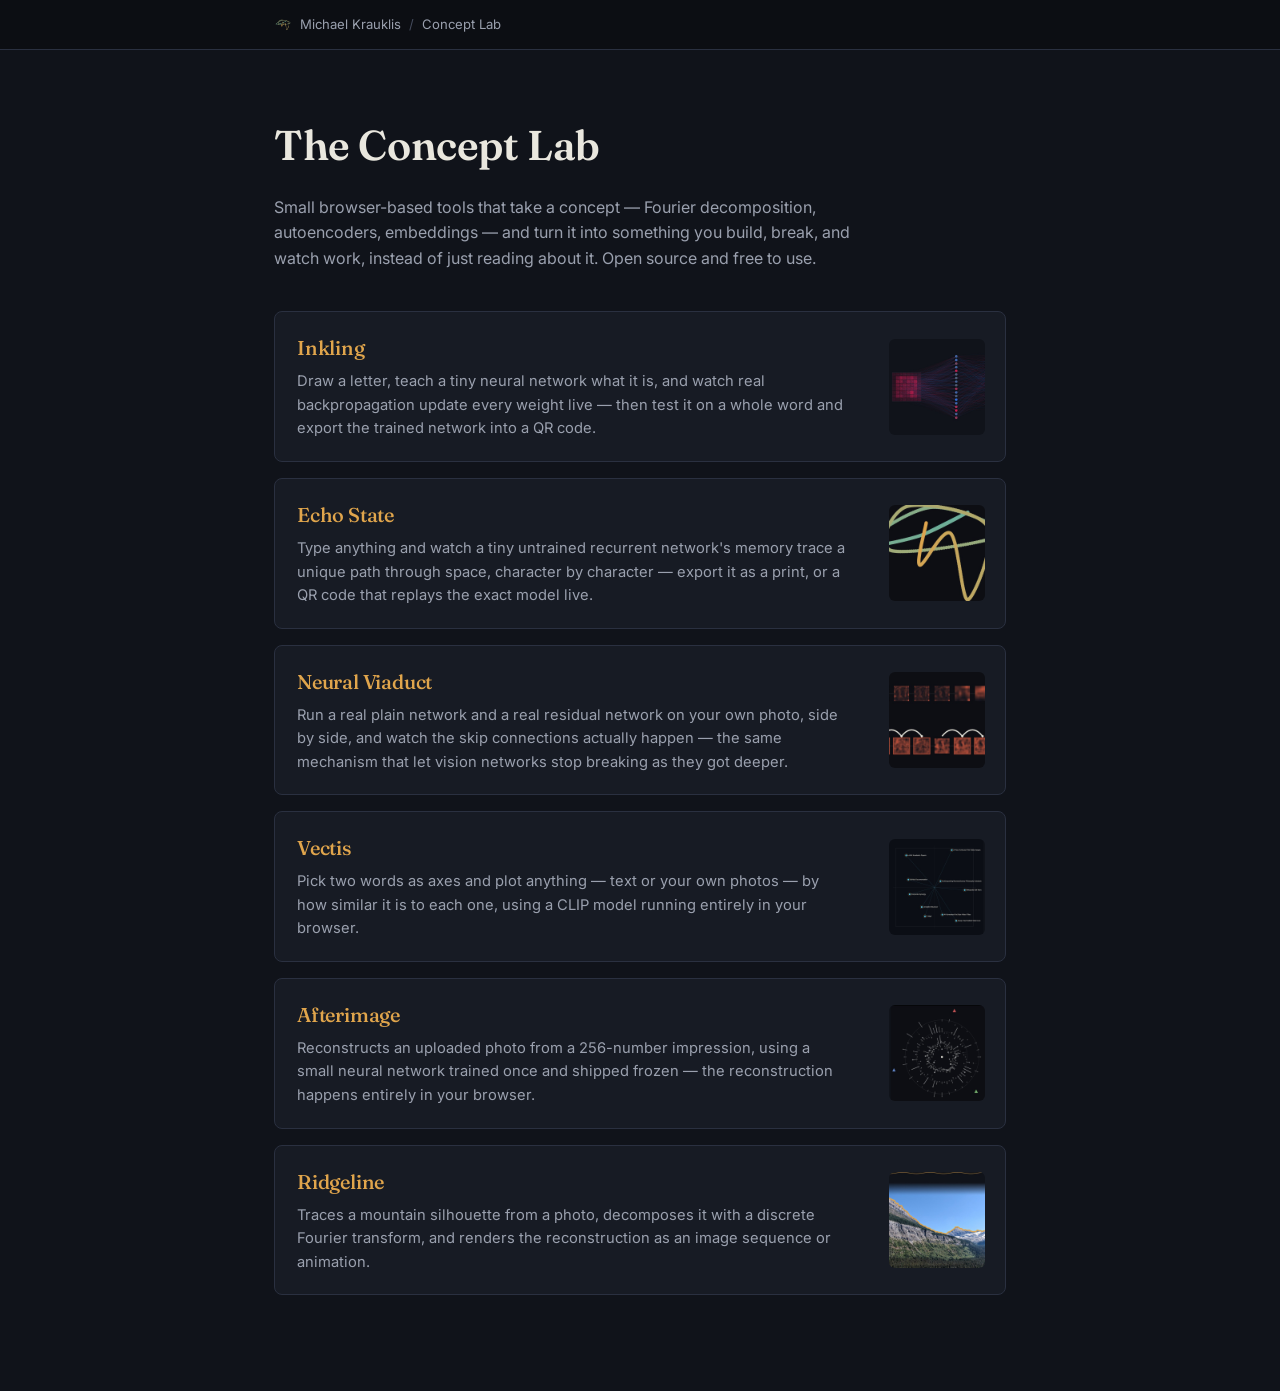
==== lab/index.html @ 0693c9d7 "Link Thryve Labs/RIT on homepage, trim top whitespace, expand deep-dives by default Homepage bio now" ====
<!DOCTYPE html>
<html lang="en">
<head>
<meta charset="UTF-8">
<meta name="viewport" content="width=device-width, initial-scale=1.0">
<meta name="google-adsense-account" content="ca-pub-5936916546458743">
<title>The Concept Lab — Michael Krauklis</title>
<meta name="description" content="Small, free browser-based tools that turn concepts — Fourier decomposition, autoencoders, embeddings, residual networks, recurrent networks, backpropagation — into something you build, break, and watch work.">
<link rel="canonical" href="https://michaelkrauklis.me/lab/">
<meta property="og:type" content="website">
<meta property="og:site_name" content="Michael Krauklis">
<meta property="og:title" content="The Concept Lab — Michael Krauklis">
<meta property="og:description" content="Small, free browser-based tools that turn concepts — Fourier decomposition, autoencoders, embeddings, residual networks, recurrent networks, backpropagation — into something you build, break, and watch work.">
<meta property="og:url" content="https://michaelkrauklis.me/lab/">
<meta name="twitter:card" content="summary">
<meta name="twitter:title" content="The Concept Lab — Michael Krauklis">
<meta name="twitter:description" content="Small, free browser-based tools that turn concepts — Fourier decomposition, autoencoders, embeddings, residual networks, recurrent networks, backpropagation — into something you build, break, and watch work.">
<link rel="icon" type="image/png" href="/echo-state-trace-mkconceptlab.png">
<link rel="stylesheet" href="/theme.css">
<style>
  .wrap{ max-width: 780px; margin: 0 auto; padding: 48px 24px 96px; }
  h1{ font-size: clamp(1.8rem,4.5vw,2.6rem); margin:0 0 8px; }
  p.lede{ max-width: 60ch; }
  .tool-list{ margin-top: 40px; display:flex; flex-direction:column; gap:16px; }
  .tool{
    border:1px solid var(--line); border-radius:8px; overflow:hidden;
    background:#171b24;
    display:flex; align-items:center;
  }
  /* order (not HTML reshuffling) puts the thumbnail after the body visually -- the <a> is already
     tabindex="-1" aria-hidden="true" since it's decorative, so its DOM position never mattered for
     a11y. This is a fixed-size icon, not a strip scaled to match the card's own (variable) text
     height -- that earlier version read as an oddly-cropped, differently-sized image bolted onto
     each card rather than a deliberate icon, and needed a whole measure-and-apply script to work
     around flexbox not being able to derive a stretched item's width from its aspect ratio in one
     pass. A fixed square sidesteps that class of problem entirely: every card's icon is the same
     size, centered vertically in the row by .tool's own align-items:center, and each source image
     is already cropped tight to its real content (no padding baked in) so object-fit:cover here
     never letterboxes. */
  .tool-thumb-link{ display:block; flex:0 0 auto; order:2; margin: 0 20px; }
  .tool-thumb{
    display:block; width:96px; height:96px; object-fit:cover; border-radius:6px;
    background:var(--bg-panel-2);
  }
  .tool-body{ padding:20px 22px; flex:1 1 auto; min-width:0; order:1; }
  .tool h2{ font-family:'Fraunces', serif; font-weight:500; font-size:1.25rem; margin:0 0 6px; }
  .tool p{ color:var(--ink-dim); font-size:0.92rem; margin:0; }
</style>
</head>
<body>
<script src="/nav.js"></script>
  <div class="wrap">
    <h1 style="margin-top:14px;">The Concept Lab</h1>
    <p class="lede">Small browser-based tools that take a concept — Fourier decomposition, autoencoders, embeddings — and turn it into something you build, break, and watch work, instead of just reading about it. Open source and free to use.</p>
    <div class="tool-list">
      <div class="tool">
        <a class="tool-thumb-link" href="/lab/inkling/" tabindex="-1" aria-hidden="true">
          <img class="tool-thumb" src="/lab/inkling/thumbnail.jpg" alt="" loading="lazy" onerror="this.closest('.tool-thumb-link').remove()">
        </a>
        <div class="tool-body">
          <h2><a href="/lab/inkling/">Inkling</a></h2>
          <p>Draw a letter, teach a tiny neural network what it is, and watch real backpropagation update every weight live — then test it on a whole word and export the trained network into a QR code.</p>
        </div>
      </div>
      <div class="tool">
        <a class="tool-thumb-link" href="/lab/echostate/" tabindex="-1" aria-hidden="true">
          <img class="tool-thumb" src="/lab/echostate/thumbnail.jpg" alt="" loading="lazy" onerror="this.closest('.tool-thumb-link').remove()">
        </a>
        <div class="tool-body">
          <h2><a href="/lab/echostate/">Echo State</a></h2>
          <p>Type anything and watch a tiny untrained recurrent network's memory trace a unique path through space, character by character — export it as a print, or a QR code that replays the exact model live.</p>
        </div>
      </div>
      <div class="tool">
        <a class="tool-thumb-link" href="/lab/viaduct/" tabindex="-1" aria-hidden="true">
          <img class="tool-thumb" src="/lab/viaduct/thumbnail.jpg" alt="" loading="lazy" onerror="this.closest('.tool-thumb-link').remove()">
        </a>
        <div class="tool-body">
          <h2><a href="/lab/viaduct/">Neural Viaduct</a></h2>
          <p>Run a real plain network and a real residual network on your own photo, side by side, and watch the skip connections actually happen — the same mechanism that let vision networks stop breaking as they got deeper.</p>
        </div>
      </div>
      <div class="tool">
        <a class="tool-thumb-link" href="/lab/vectis/" tabindex="-1" aria-hidden="true">
          <img class="tool-thumb" src="/lab/vectis/thumbnail.jpg" alt="" loading="lazy" onerror="this.closest('.tool-thumb-link').remove()">
        </a>
        <div class="tool-body">
          <h2><a href="/lab/vectis/">Vectis</a></h2>
          <p>Pick two words as axes and plot anything — text or your own photos — by how similar it is to each one, using a CLIP model running entirely in your browser.</p>
        </div>
      </div>
      <div class="tool">
        <a class="tool-thumb-link" href="/lab/afterimage/" tabindex="-1" aria-hidden="true">
          <img class="tool-thumb" src="/lab/afterimage/thumbnail.jpg" alt="" loading="lazy" onerror="this.closest('.tool-thumb-link').remove()">
        </a>
        <div class="tool-body">
          <h2><a href="/lab/afterimage/">Afterimage</a></h2>
          <p>Reconstructs an uploaded photo from a 256-number impression, using a small neural network trained once and shipped frozen — the reconstruction happens entirely in your browser.</p>
        </div>
      </div>
      <div class="tool">
        <a class="tool-thumb-link" href="/lab/ridgeline/" tabindex="-1" aria-hidden="true">
          <img class="tool-thumb" src="/lab/ridgeline/thumbnail.jpg" alt="" loading="lazy" onerror="this.closest('.tool-thumb-link').remove()">
        </a>
        <div class="tool-body">
          <h2><a href="/lab/ridgeline/">Ridgeline</a></h2>
          <p>Traces a mountain silhouette from a photo, decomposes it with a discrete Fourier transform, and renders the reconstruction as an image sequence or animation.</p>
        </div>
      </div>
    </div>
  </div>
</body>
</html>
---- theme.css ----
/*
 * Shared site theme, linked from every page via <link rel="stylesheet" href="/theme.css">
 * -- the same "single static file, included the same way everywhere" pattern as /nav.js.
 *
 * This holds the palette, base typography, and the component styles the tool pages
 * (Ridgeline, Afterimage, and future lab tools) share almost verbatim -- header.hero,
 * .panel, .dropzone, buttons, disclosure/advanced, etc. Each page still keeps its own
 * <style> block for page-specific layout (hero canvases, crop tools, result grids) and
 * for the couple of things intentionally different per page: .wrap's max-width (780px
 * for content pages, 1080px for tool pages, since their content genuinely differs) and
 * --accent (which palette color that page treats as its primary accent).
 *
 * A page picks its accent by overriding --accent/--accent-dim in its own <style> block,
 * AFTER this file is linked -- e.g. Afterimage sets `:root{ --accent: var(--violet);
 * --accent-dim: var(--violet-dim); }`. Ridgeline doesn't need to override anything since
 * amber is the default.
 */

@import url('https://fonts.googleapis.com/css2?family=Fraunces:opsz,wght@9..144,400;9..144,500;9..144,600&family=Inter:wght@400;500;600&display=swap');

:root{
  --bg: #10131a;
  --bg-panel: #171b24;
  --bg-panel-2: #1d2230;
  --line: #2a3040;
  --ink: #e9e7de;
  --ink-dim: #9aa0ae;
  --amber: #e0a54c;
  --amber-dim: #7a5f34;
  --teal: #5eb0a4;
  --violet: #9b8cd9;
  --violet-dim: #4a4560;
  --danger: #d97a6c;

  /* the page-level "brand color" for this particular tool -- override per page */
  --accent: var(--amber);
  --accent-dim: var(--amber-dim);
}

*{ box-sizing: border-box; }
html, body{ margin: 0; padding: 0; }
body{
  background: var(--bg);
  color: var(--ink);
  font-family: 'Inter', -apple-system, BlinkMacSystemFont, sans-serif;
  line-height: 1.6;
}
h1, h2, h3{
  font-family: 'Fraunces', Georgia, serif;
  font-weight: 500;
  letter-spacing: -0.01em;
  margin: 0 0 0.4em 0;
}
h1{ font-size: clamp(2rem, 5vw, 3.4rem); font-weight: 600; }
h2{ font-size: 1.5rem; }
/* Deliberately no max-width here. An earlier version capped every <p> at 62ch for
   readability, which looked fine in isolation but produced a visibly lopsided page
   wherever a lead paragraph sat directly above a full-width panel, grid, or QR row --
   the text would stop 2/3 of the way across while everything below it ran edge to edge.
   Letting paragraphs fill their container keeps every page visually consistent; a
   handful of short, deliberately narrow intro lines (p.lede) opt into their own cap
   locally instead of relying on a blanket rule everything else has to fight around. */
p{ color: var(--ink-dim); }
a{ color: var(--accent); text-decoration: none; }
a:hover{ text-decoration: underline; }

/* ---------- Shared by the tool pages (Ridgeline, Afterimage, future lab tools) ---------- */

header.hero{ padding: 32px 0 40px; border-bottom: 1px solid var(--line); }
.hero-grid{ display: grid; grid-template-columns: 1.1fr 0.9fr; gap: 40px; align-items: center; }
@media (max-width: 800px){ .hero-grid{ grid-template-columns: 1fr; } }
.hero-line{ color: var(--accent); font-size: 0.95rem; margin-bottom: 14px; display: block; }
#heroCanvas{
  width: 100%; height: 220px; display: block;
  background: linear-gradient(180deg, #161a24 0%, #10131a 100%);
  border: 1px solid var(--line); border-radius: 6px;
}

main{ padding: 48px 0 96px; }
section{ margin-bottom: 56px; }
.step-tag{
  color: var(--teal); font-size: 0.85rem; font-family: 'Inter', sans-serif;
  font-weight: 600; margin-bottom: 6px; display: block;
}

.panel{ background: var(--bg-panel); border: 1px solid var(--line); border-radius: 8px; padding: 28px; }

.dropzone{
  /* block, not the <label> default of inline -- an inline box's border/background doesn't
     grow to enclose a second wrapped line of text, it just lets that line spill out past the
     box and collide with whatever sits below (only surfaced once a dropzone's label text got
     long enough to wrap, in Vectis -- Ridgeline/Afterimage's shorter labels never wrapped). */
  display: block;
  border: 1.5px dashed var(--line); border-radius: 8px; padding: 48px 24px;
  text-align: center; cursor: pointer; transition: border-color .15s ease, background .15s ease;
}
.dropzone:hover, .dropzone.drag{
  border-color: var(--accent);
  background: color-mix(in srgb, var(--accent) 6%, transparent);
}
.dropzone input{ display: none; }
.dropzone .cta{ color: var(--accent); font-weight: 600; }

.row{ display: flex; gap: 24px; flex-wrap: wrap; }
.col{ flex: 1; min-width: 260px; }

canvas.stage{
  width: 100%; max-width: 100%; display: block; background: #0c0e13;
  border: 1px solid var(--line); border-radius: 6px; cursor: grab;
}
canvas.stage:active{ cursor: grabbing; }

label.field{ display: block; font-size: 0.85rem; color: var(--ink-dim); margin: 18px 0 6px; }
input[type=range]{ width: 100%; accent-color: var(--accent); }
.field-value{ color: var(--ink); font-weight: 600; }

/* Generic text-entry chrome -- added for Vectis, the first lab tool whose primary input is
   typed text/phrases rather than a photo or a slider. Kept here rather than duplicated in a
   page-local <style> block so the next text-input tool gets it for free. */
input[type=text], input[type=search], select{
  display: block; width: 100%;
  background: var(--bg-panel-2); border: 1px solid var(--line); color: var(--ink);
  padding: 10px 12px; border-radius: 6px; font-family: 'Inter', sans-serif; font-size: 0.9rem;
}
input[type=text]:focus, input[type=search]:focus, select:focus{ outline: none; border-color: var(--accent); }
input[type=text]:disabled, select:disabled{ opacity: 0.5; cursor: not-allowed; }

button.primary{
  background: var(--accent); color: #10131a; border: none; padding: 12px 22px;
  border-radius: 6px; font-weight: 600; font-size: 0.95rem; cursor: pointer; font-family: 'Inter', sans-serif;
}
button.primary:disabled{ background: var(--accent-dim); color: #6b6b6b; cursor: not-allowed; }
button.secondary{
  background: transparent; border: 1px solid var(--line); color: var(--ink);
  padding: 12px 22px; border-radius: 6px; font-weight: 500; cursor: pointer; font-family: 'Inter', sans-serif;
}

.actions{ display: flex; gap: 12px; margin-top: 20px; flex-wrap: wrap; align-items: center; }
.status{ color: var(--ink-dim); font-size: 0.85rem; }

.divider{ border: none; border-top: 1px solid var(--line); margin: 40px 0; }

footer{ border-top: 1px solid var(--line); padding: 28px 0; color: var(--ink-dim); font-size: 0.82rem; }

details.disclosure{ margin-top: 18px; }
details.disclosure > summary{
  cursor: pointer; color: var(--ink-dim); font-size: 0.85rem; font-weight: 600;
  list-style: none; display: inline-flex; align-items: center; gap: 7px; user-select: none;
}
details.disclosure > summary::-webkit-details-marker{ display: none; }
details.disclosure > summary::before{
  content: '▸'; color: var(--accent); display: inline-block; transition: transform .15s ease;
}
details.disclosure[open] > summary::before{ transform: rotate(90deg); }
details.disclosure > summary:hover{ color: var(--ink); }
details.disclosure .disclosure-body{ margin-top: 16px; }
details.advanced{ border-top: 1px solid var(--line); padding-top: 24px; }
details.advanced > summary{ font-size: 0.95rem; }
details.advanced > summary .adv-sub{ color: var(--ink-dim); font-weight: 400; font-size: 0.82rem; }
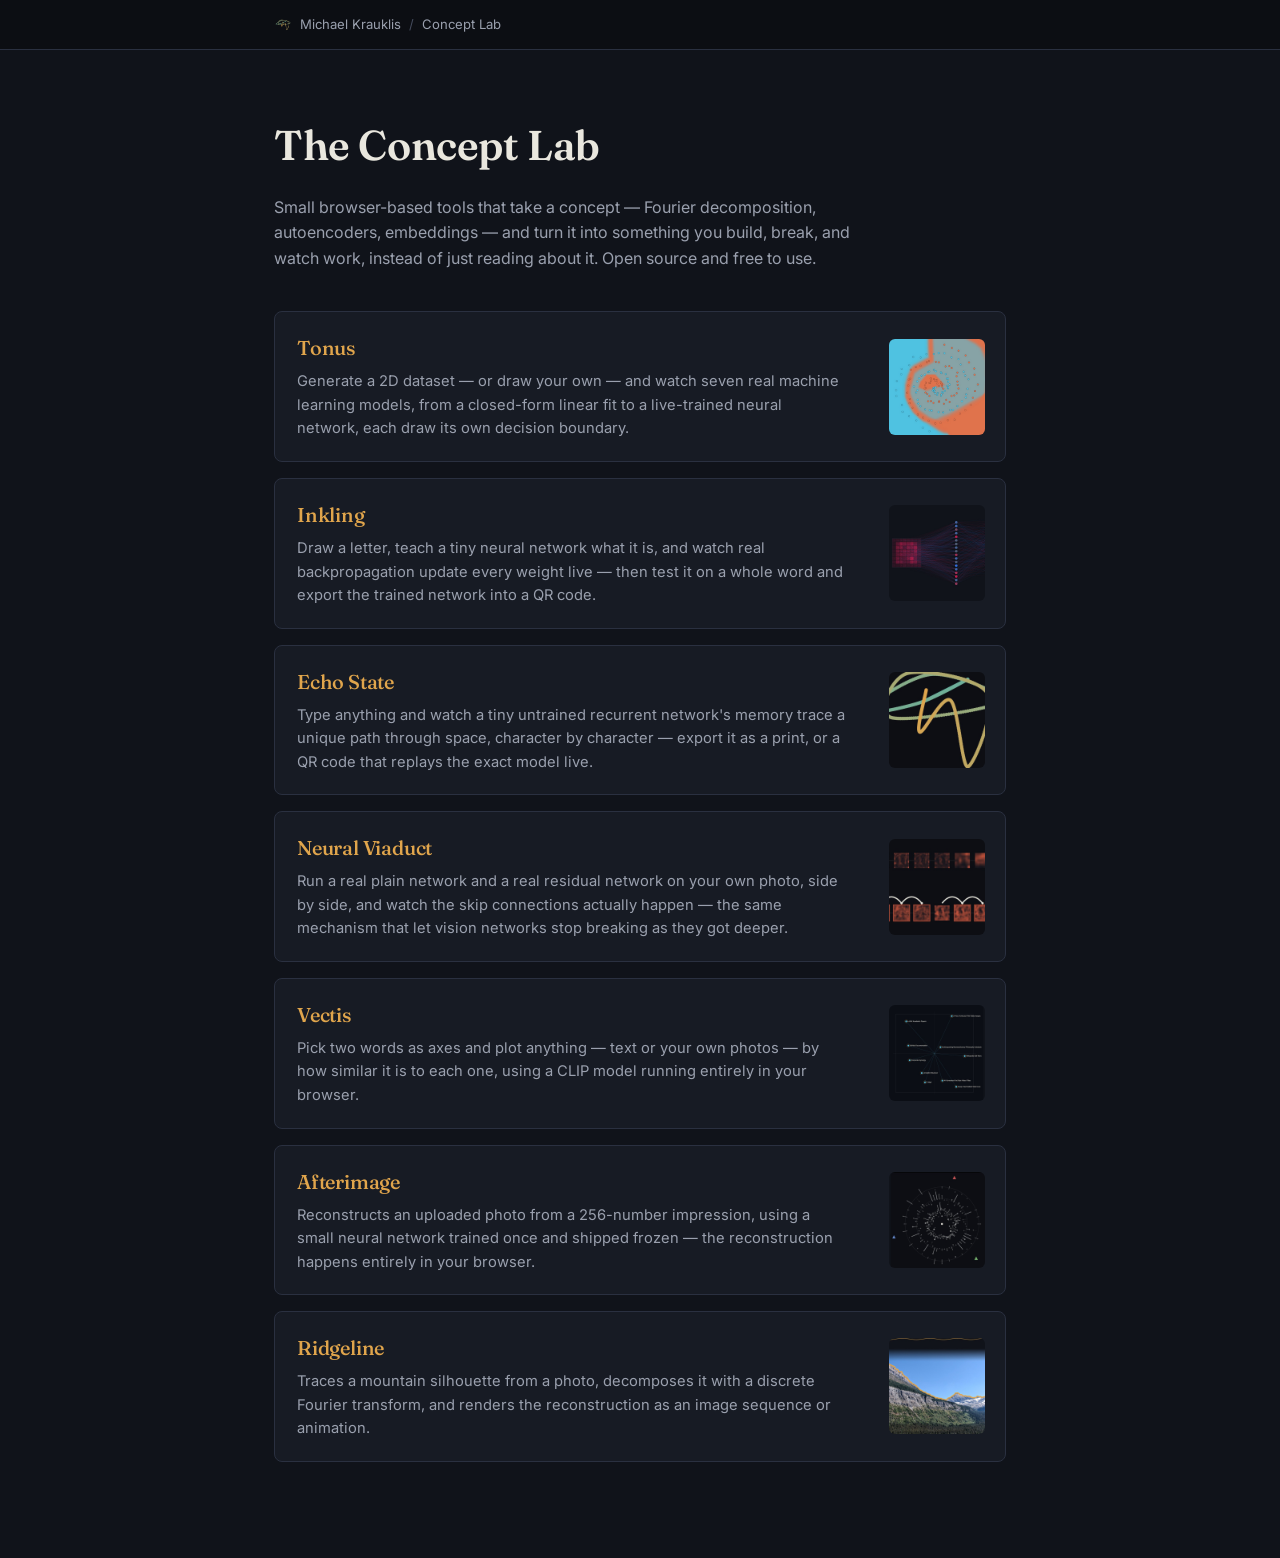
==== commit 292a12ed: "Add Tonus: a 2D binary classification playground comparing seven ML models Generate a dataset (six b" ====
--- a/lab/index.html
+++ b/lab/index.html
@@ -53,6 +53,15 @@
     <h1 style="margin-top:14px;">The Concept Lab</h1>
     <p class="lede">Small browser-based tools that take a concept — Fourier decomposition, autoencoders, embeddings — and turn it into something you build, break, and watch work, instead of just reading about it. Open source and free to use.</p>
     <div class="tool-list">
+      <div class="tool">
+        <a class="tool-thumb-link" href="/lab/tonus/" tabindex="-1" aria-hidden="true">
+          <img class="tool-thumb" src="/lab/tonus/thumbnail.jpg" alt="" loading="lazy" onerror="this.closest('.tool-thumb-link').remove()">
+        </a>
+        <div class="tool-body">
+          <h2><a href="/lab/tonus/">Tonus</a></h2>
+          <p>Generate a 2D dataset — or draw your own — and watch seven real machine learning models, from a closed-form linear fit to a live-trained neural network, each draw its own decision boundary.</p>
+        </div>
+      </div>
       <div class="tool">
         <a class="tool-thumb-link" href="/lab/inkling/" tabindex="-1" aria-hidden="true">
           <img class="tool-thumb" src="/lab/inkling/thumbnail.jpg" alt="" loading="lazy" onerror="this.closest('.tool-thumb-link').remove()">
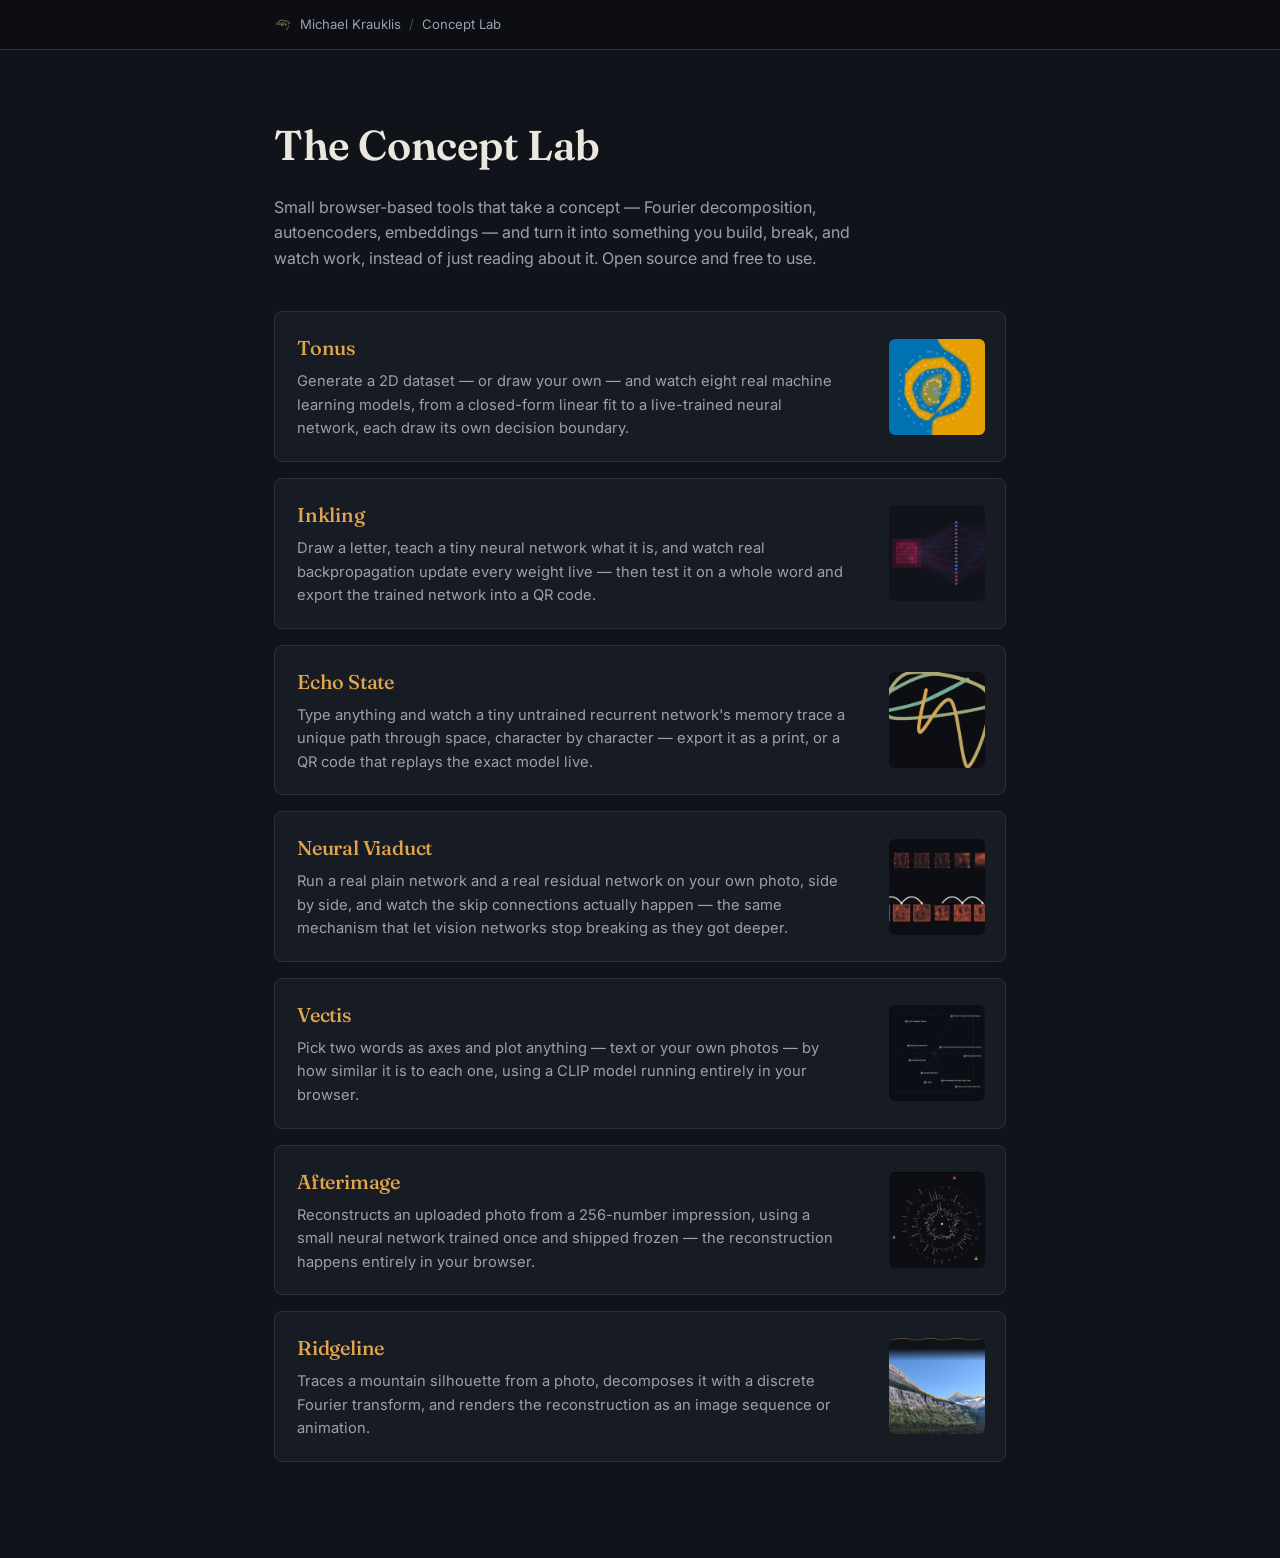
==== commit d6dd2f7a: "Add a real SVM (RBF kernel) to Tonus and fix invisible spinners New model trains in the dual via ker" ====
--- a/lab/index.html
+++ b/lab/index.html
@@ -59,7 +59,7 @@
         </a>
         <div class="tool-body">
           <h2><a href="/lab/tonus/">Tonus</a></h2>
-          <p>Generate a 2D dataset — or draw your own — and watch seven real machine learning models, from a closed-form linear fit to a live-trained neural network, each draw its own decision boundary.</p>
+          <p>Generate a 2D dataset — or draw your own — and watch eight real machine learning models, from a closed-form linear fit to a live-trained neural network, each draw its own decision boundary.</p>
         </div>
       </div>
       <div class="tool">
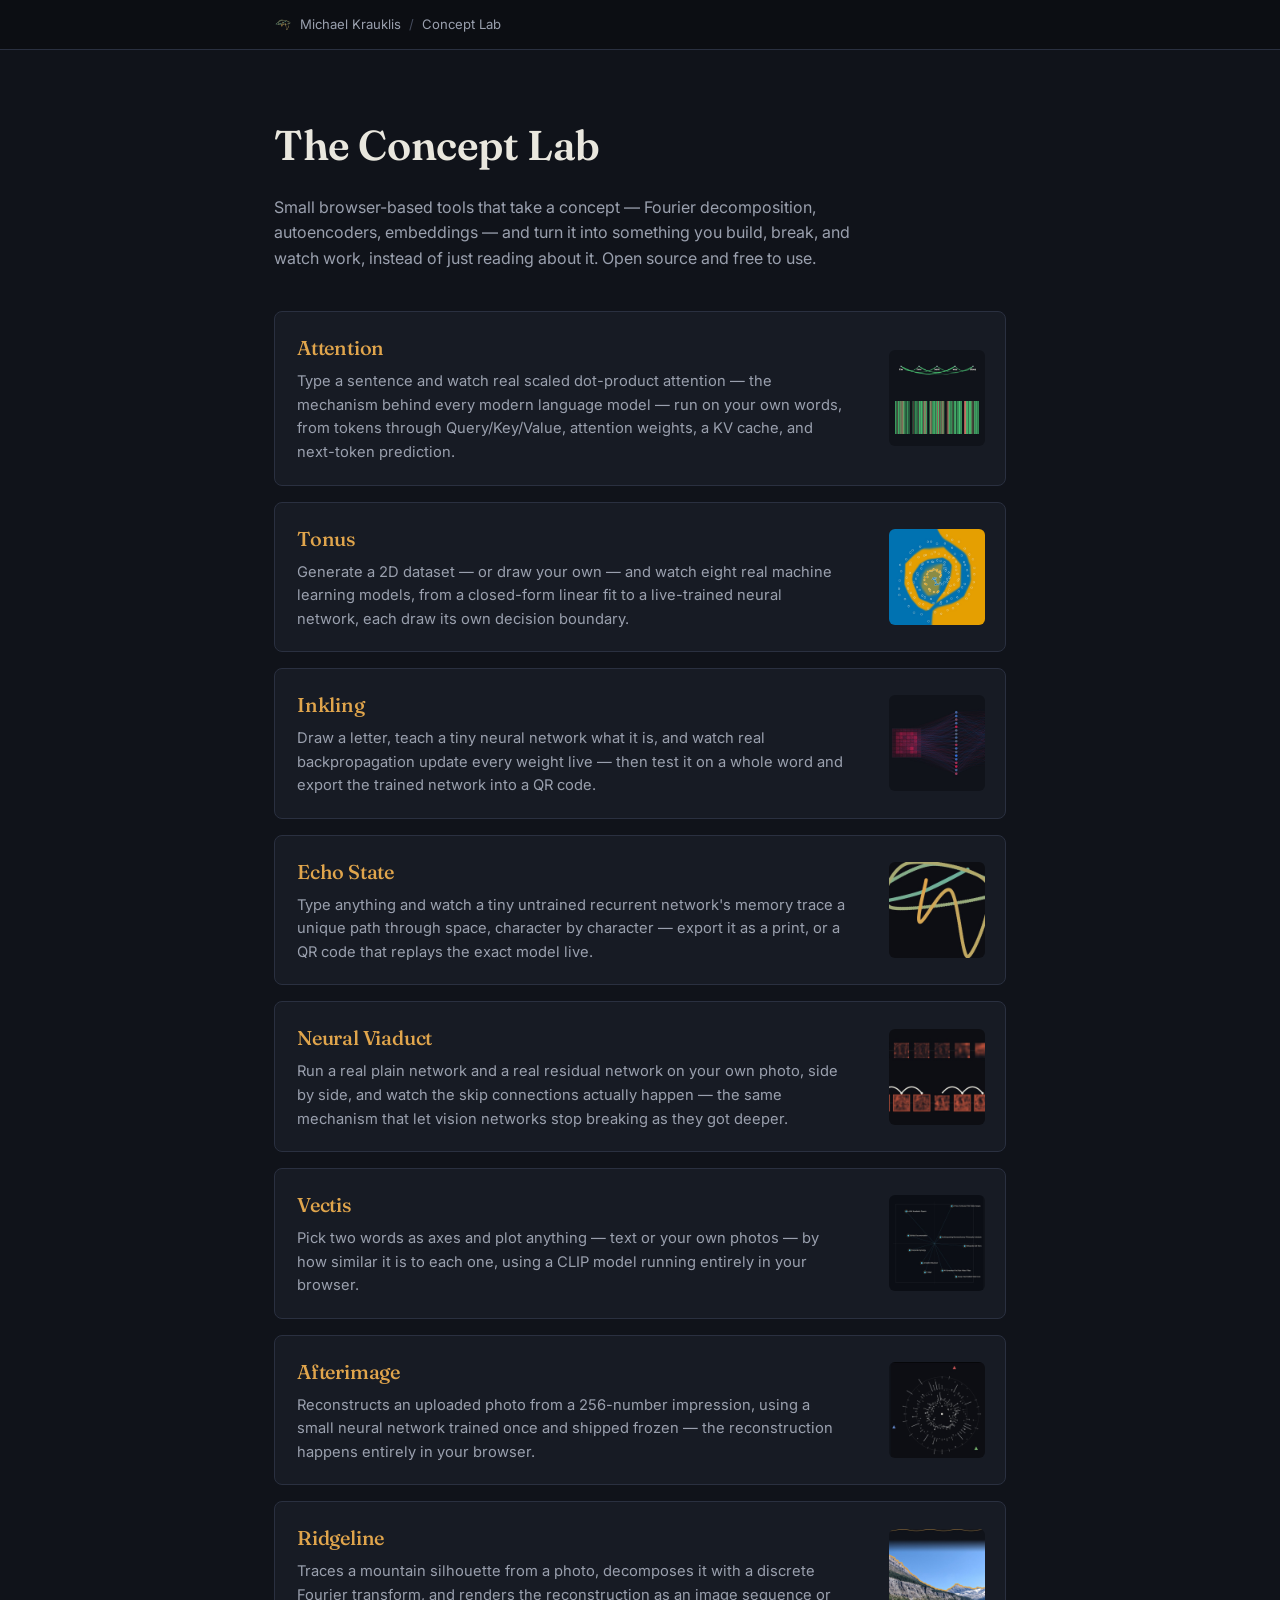
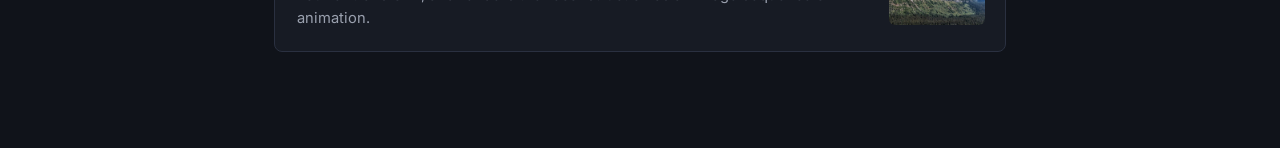
==== commit a7f1f003: "Add Attention: real scaled dot-product attention, live, on your own sentence New Concept Lab tool bu" ====
--- a/lab/index.html
+++ b/lab/index.html
@@ -12,9 +12,11 @@
 <meta property="og:title" content="The Concept Lab — Michael Krauklis">
 <meta property="og:description" content="Small, free browser-based tools that turn concepts — Fourier decomposition, autoencoders, embeddings, residual networks, recurrent networks, backpropagation — into something you build, break, and watch work.">
 <meta property="og:url" content="https://michaelkrauklis.me/lab/">
+<meta property="og:image" content="https://michaelkrauklis.me/lab-mosaic.jpg">
 <meta name="twitter:card" content="summary">
 <meta name="twitter:title" content="The Concept Lab — Michael Krauklis">
 <meta name="twitter:description" content="Small, free browser-based tools that turn concepts — Fourier decomposition, autoencoders, embeddings, residual networks, recurrent networks, backpropagation — into something you build, break, and watch work.">
+<meta name="twitter:image" content="https://michaelkrauklis.me/lab-mosaic.jpg">
 <link rel="icon" type="image/png" href="/echo-state-trace-mkconceptlab.png">
 <link rel="stylesheet" href="/theme.css">
 <style>
@@ -53,6 +55,15 @@
     <h1 style="margin-top:14px;">The Concept Lab</h1>
     <p class="lede">Small browser-based tools that take a concept — Fourier decomposition, autoencoders, embeddings — and turn it into something you build, break, and watch work, instead of just reading about it. Open source and free to use.</p>
     <div class="tool-list">
+      <div class="tool">
+        <a class="tool-thumb-link" href="/lab/attention/" tabindex="-1" aria-hidden="true">
+          <img class="tool-thumb" src="/lab/attention/thumbnail.jpg" alt="" loading="lazy" onerror="this.closest('.tool-thumb-link').remove()">
+        </a>
+        <div class="tool-body">
+          <h2><a href="/lab/attention/">Attention</a></h2>
+          <p>Type a sentence and watch real scaled dot-product attention — the mechanism behind every modern language model — run on your own words, from tokens through Query/Key/Value, attention weights, a KV cache, and next-token prediction.</p>
+        </div>
+      </div>
       <div class="tool">
         <a class="tool-thumb-link" href="/lab/tonus/" tabindex="-1" aria-hidden="true">
           <img class="tool-thumb" src="/lab/tonus/thumbnail.jpg" alt="" loading="lazy" onerror="this.closest('.tool-thumb-link').remove()">
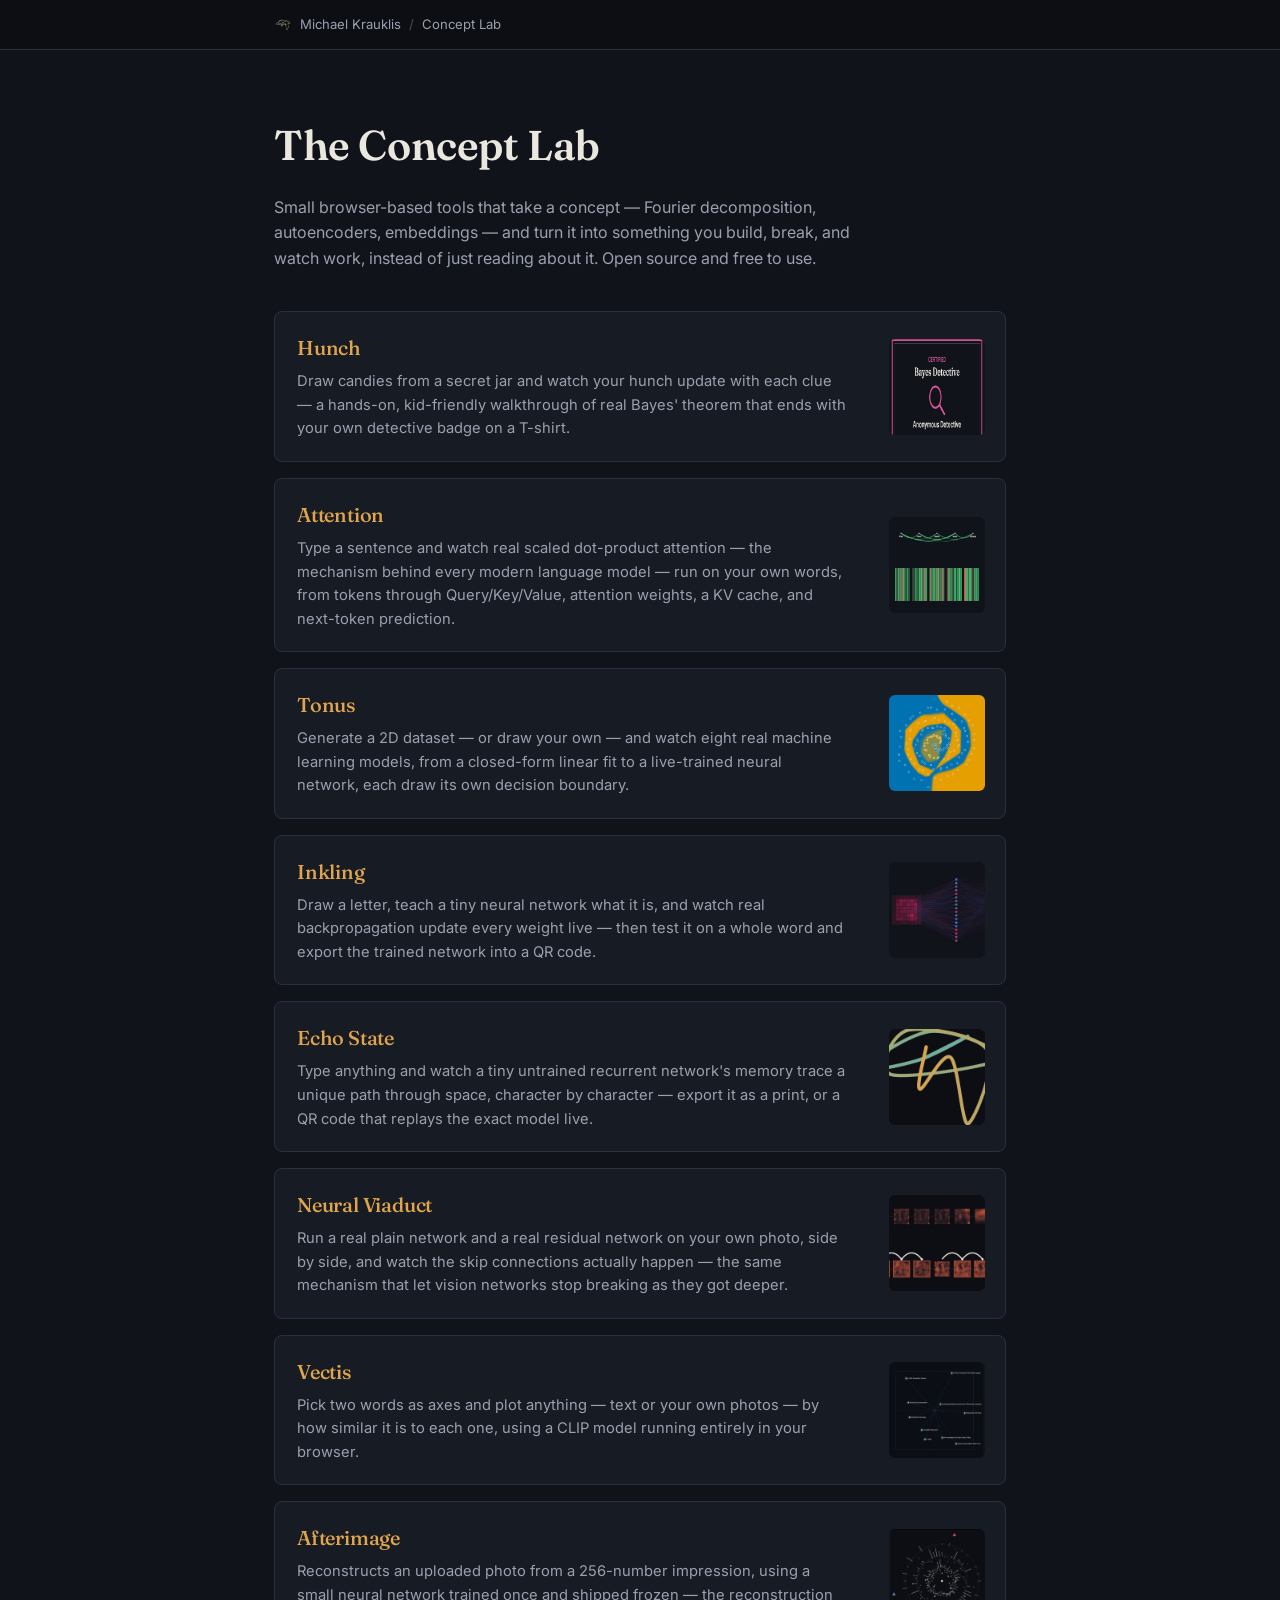
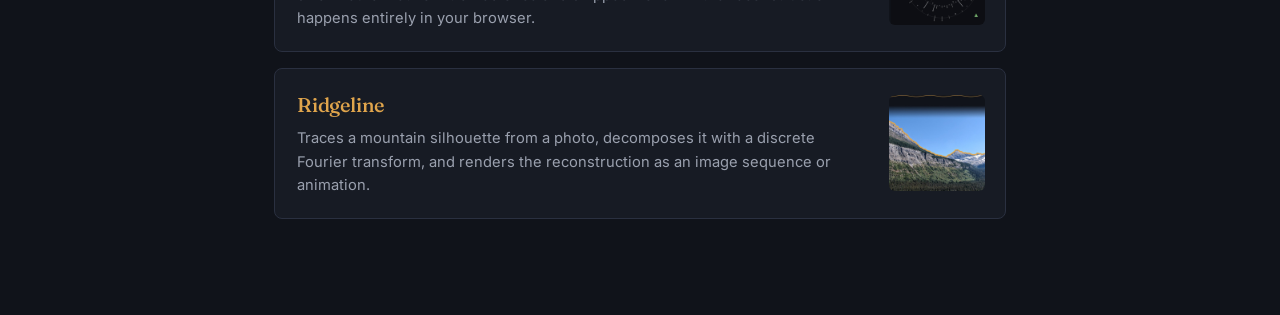
==== commit 3fb8c779: "Add Hunch: a kid-friendly Bayes' theorem walkthrough with candy jars Two jars, a secret coin flip, a" ====
--- a/lab/index.html
+++ b/lab/index.html
@@ -55,6 +55,15 @@
     <h1 style="margin-top:14px;">The Concept Lab</h1>
     <p class="lede">Small browser-based tools that take a concept — Fourier decomposition, autoencoders, embeddings — and turn it into something you build, break, and watch work, instead of just reading about it. Open source and free to use.</p>
     <div class="tool-list">
+      <div class="tool">
+        <a class="tool-thumb-link" href="/lab/hunch/" tabindex="-1" aria-hidden="true">
+          <img class="tool-thumb" src="/lab/hunch/thumbnail.jpg" alt="" loading="lazy" onerror="this.closest('.tool-thumb-link').remove()">
+        </a>
+        <div class="tool-body">
+          <h2><a href="/lab/hunch/">Hunch</a></h2>
+          <p>Draw candies from a secret jar and watch your hunch update with each clue — a hands-on, kid-friendly walkthrough of real Bayes' theorem that ends with your own detective badge on a T-shirt.</p>
+        </div>
+      </div>
       <div class="tool">
         <a class="tool-thumb-link" href="/lab/attention/" tabindex="-1" aria-hidden="true">
           <img class="tool-thumb" src="/lab/attention/thumbnail.jpg" alt="" loading="lazy" onerror="this.closest('.tool-thumb-link').remove()">
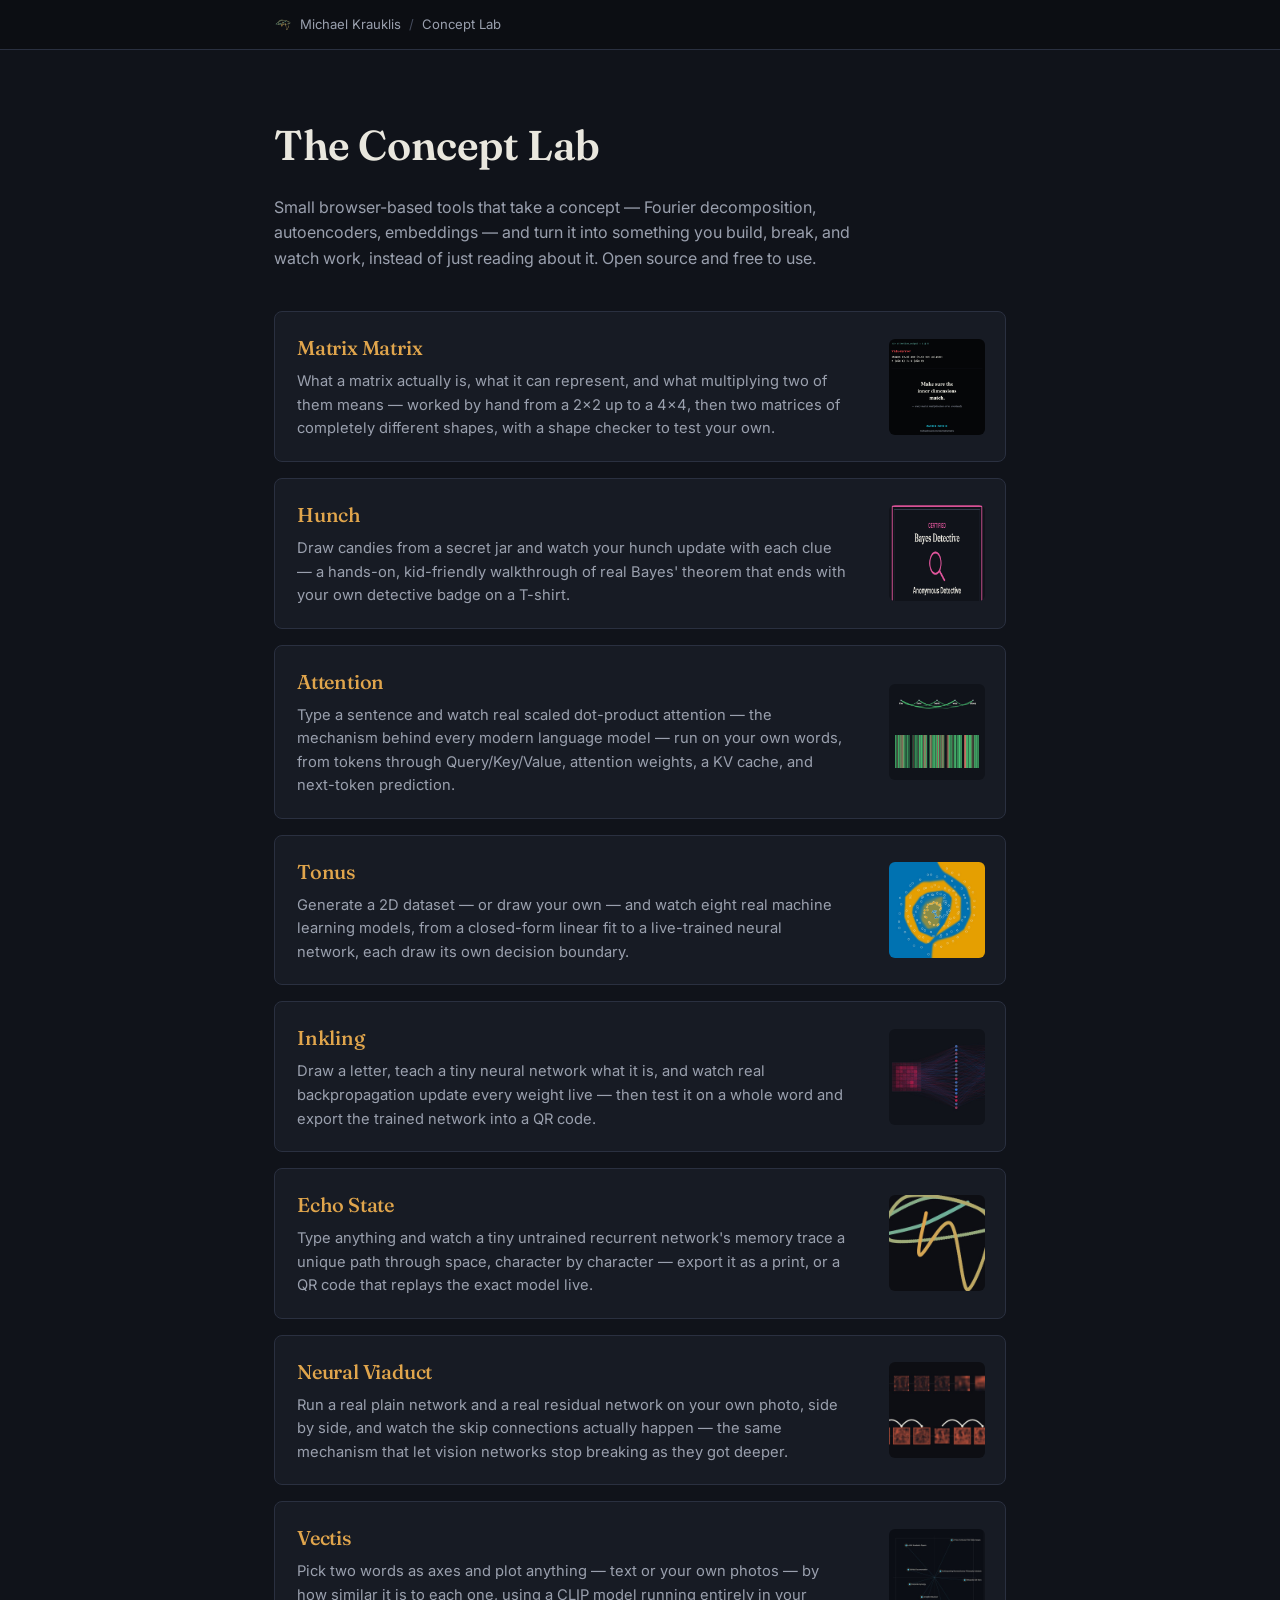
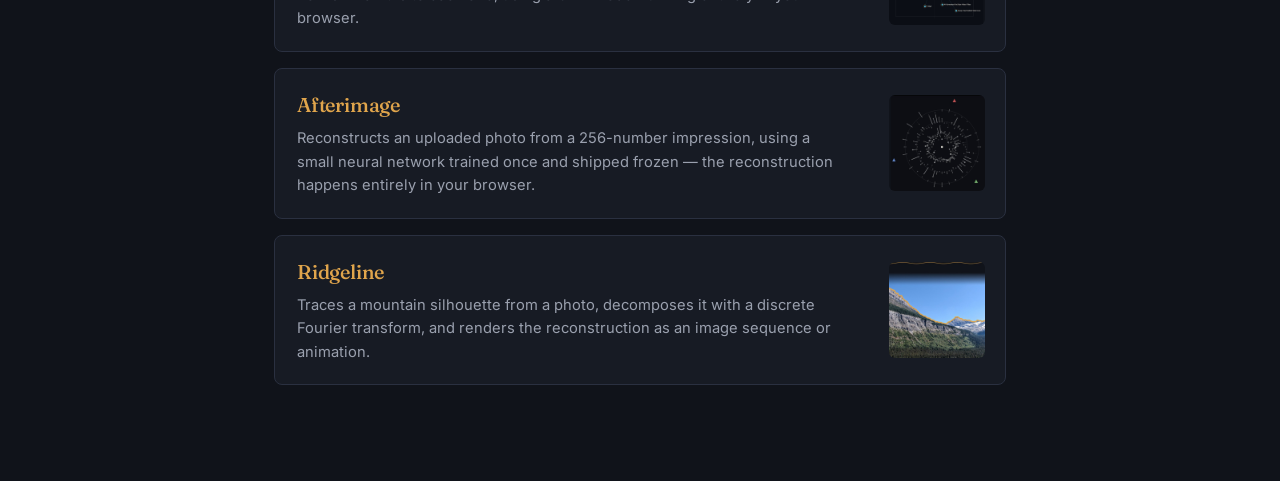
==== commit 1c4c7f36: "Add Matrix Matrix: what a matrix is and what multiplying two means What a matrix is, what it can rep" ====
--- a/lab/index.html
+++ b/lab/index.html
@@ -55,6 +55,15 @@
     <h1 style="margin-top:14px;">The Concept Lab</h1>
     <p class="lede">Small browser-based tools that take a concept — Fourier decomposition, autoencoders, embeddings — and turn it into something you build, break, and watch work, instead of just reading about it. Open source and free to use.</p>
     <div class="tool-list">
+      <div class="tool">
+        <a class="tool-thumb-link" href="/lab/matrixmatrix/" tabindex="-1" aria-hidden="true">
+          <img class="tool-thumb" src="/lab/matrixmatrix/thumbnail.jpg" alt="" loading="lazy" onerror="this.closest('.tool-thumb-link').remove()">
+        </a>
+        <div class="tool-body">
+          <h2><a href="/lab/matrixmatrix/">Matrix Matrix</a></h2>
+          <p>What a matrix actually is, what it can represent, and what multiplying two of them means — worked by hand from a 2×2 up to a 4×4, then two matrices of completely different shapes, with a shape checker to test your own.</p>
+        </div>
+      </div>
       <div class="tool">
         <a class="tool-thumb-link" href="/lab/hunch/" tabindex="-1" aria-hidden="true">
           <img class="tool-thumb" src="/lab/hunch/thumbnail.jpg" alt="" loading="lazy" onerror="this.closest('.tool-thumb-link').remove()">
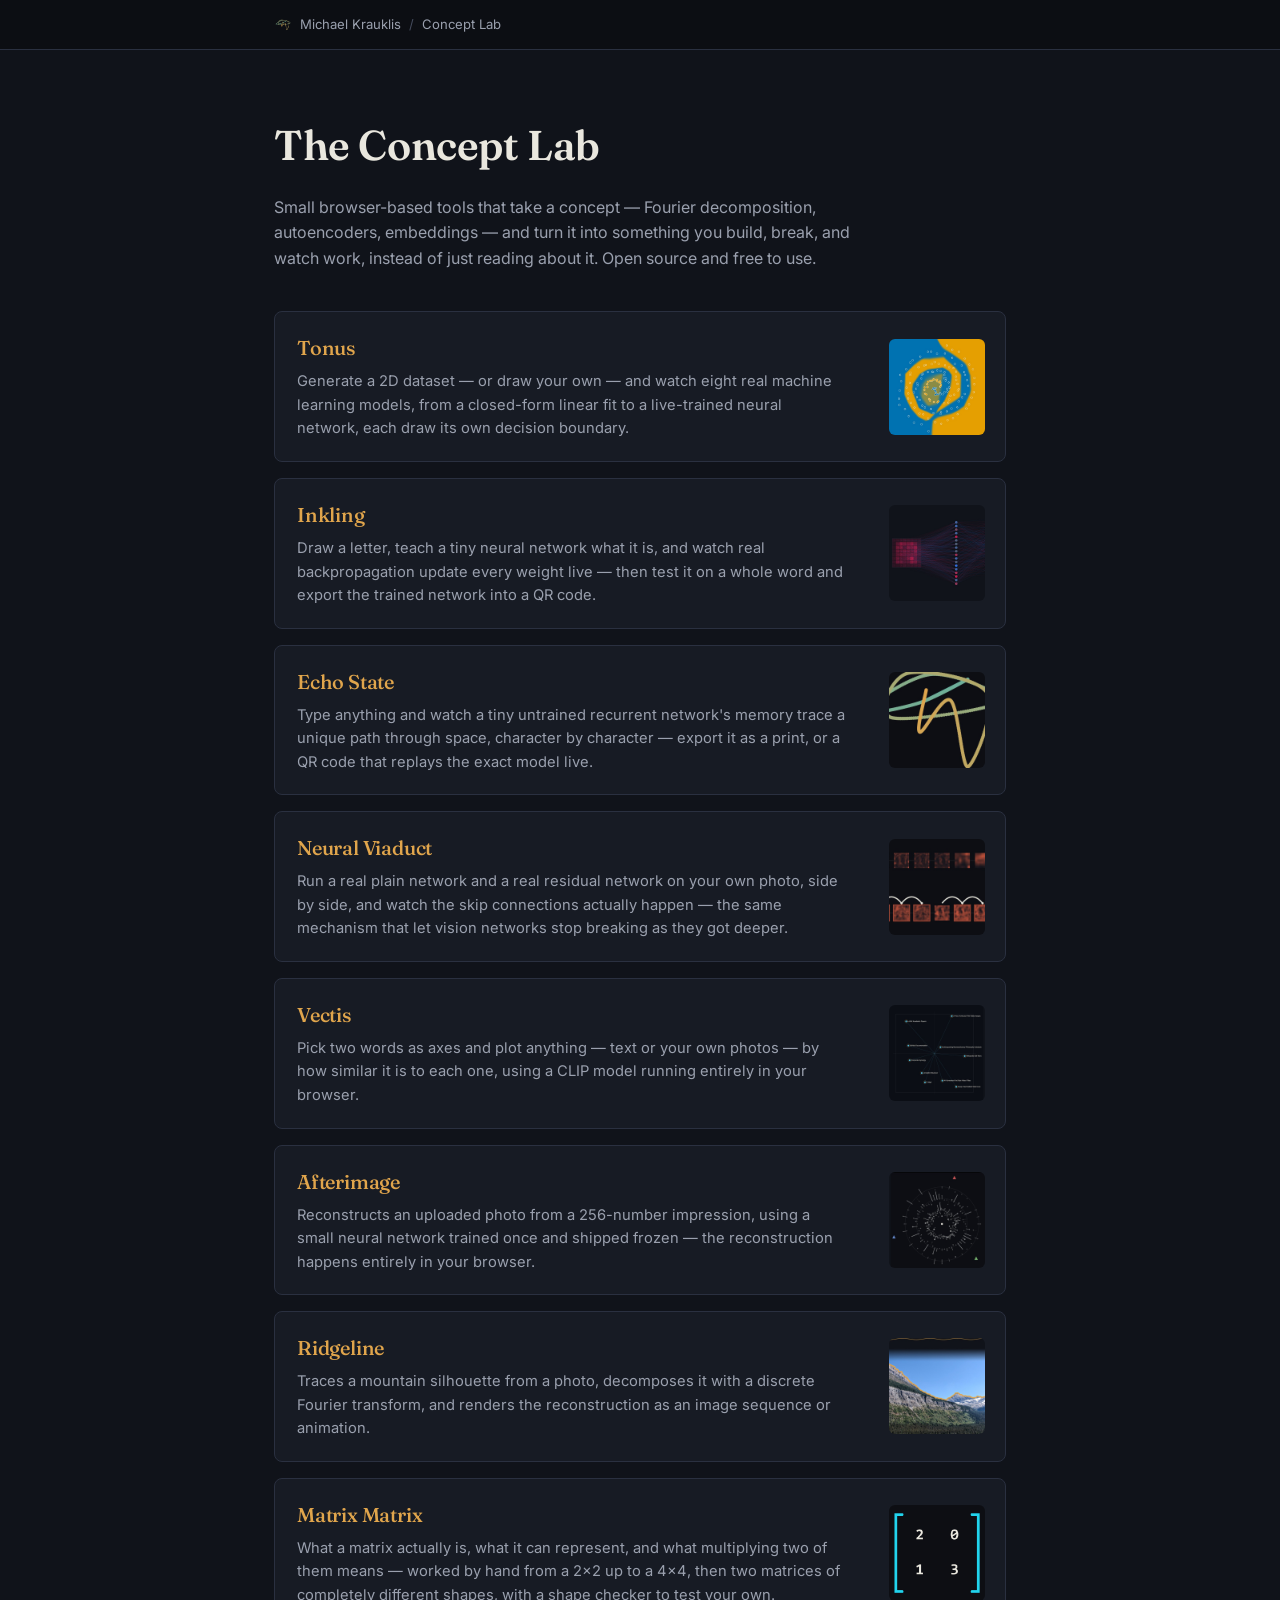
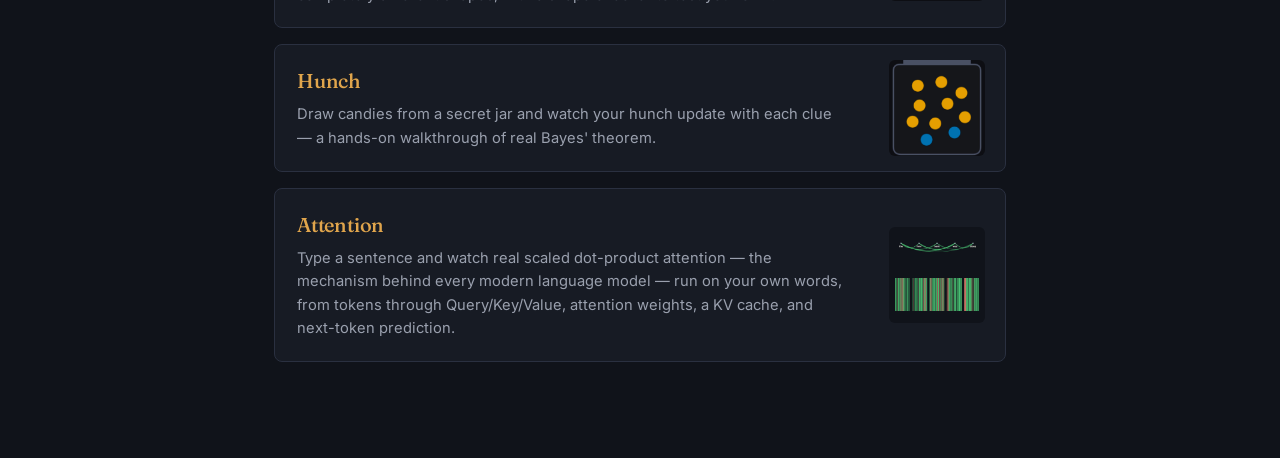
==== commit e37ebaeb: "Demote Matrix Matrix, Hunch, Attention; revamp all three Direct feedback: none of the three most rec" ====
--- a/lab/index.html
+++ b/lab/index.html
@@ -55,33 +55,6 @@
     <h1 style="margin-top:14px;">The Concept Lab</h1>
     <p class="lede">Small browser-based tools that take a concept — Fourier decomposition, autoencoders, embeddings — and turn it into something you build, break, and watch work, instead of just reading about it. Open source and free to use.</p>
     <div class="tool-list">
-      <div class="tool">
-        <a class="tool-thumb-link" href="/lab/matrixmatrix/" tabindex="-1" aria-hidden="true">
-          <img class="tool-thumb" src="/lab/matrixmatrix/thumbnail.jpg" alt="" loading="lazy" onerror="this.closest('.tool-thumb-link').remove()">
-        </a>
-        <div class="tool-body">
-          <h2><a href="/lab/matrixmatrix/">Matrix Matrix</a></h2>
-          <p>What a matrix actually is, what it can represent, and what multiplying two of them means — worked by hand from a 2×2 up to a 4×4, then two matrices of completely different shapes, with a shape checker to test your own.</p>
-        </div>
-      </div>
-      <div class="tool">
-        <a class="tool-thumb-link" href="/lab/hunch/" tabindex="-1" aria-hidden="true">
-          <img class="tool-thumb" src="/lab/hunch/thumbnail.jpg" alt="" loading="lazy" onerror="this.closest('.tool-thumb-link').remove()">
-        </a>
-        <div class="tool-body">
-          <h2><a href="/lab/hunch/">Hunch</a></h2>
-          <p>Draw candies from a secret jar and watch your hunch update with each clue — a hands-on, kid-friendly walkthrough of real Bayes' theorem that ends with your own detective badge on a T-shirt.</p>
-        </div>
-      </div>
-      <div class="tool">
-        <a class="tool-thumb-link" href="/lab/attention/" tabindex="-1" aria-hidden="true">
-          <img class="tool-thumb" src="/lab/attention/thumbnail.jpg" alt="" loading="lazy" onerror="this.closest('.tool-thumb-link').remove()">
-        </a>
-        <div class="tool-body">
-          <h2><a href="/lab/attention/">Attention</a></h2>
-          <p>Type a sentence and watch real scaled dot-product attention — the mechanism behind every modern language model — run on your own words, from tokens through Query/Key/Value, attention weights, a KV cache, and next-token prediction.</p>
-        </div>
-      </div>
       <div class="tool">
         <a class="tool-thumb-link" href="/lab/tonus/" tabindex="-1" aria-hidden="true">
           <img class="tool-thumb" src="/lab/tonus/thumbnail.jpg" alt="" loading="lazy" onerror="this.closest('.tool-thumb-link').remove()">
@@ -145,6 +118,33 @@
           <p>Traces a mountain silhouette from a photo, decomposes it with a discrete Fourier transform, and renders the reconstruction as an image sequence or animation.</p>
         </div>
       </div>
+      <div class="tool">
+        <a class="tool-thumb-link" href="/lab/matrixmatrix/" tabindex="-1" aria-hidden="true">
+          <img class="tool-thumb" src="/lab/matrixmatrix/thumbnail.jpg" alt="" loading="lazy" onerror="this.closest('.tool-thumb-link').remove()">
+        </a>
+        <div class="tool-body">
+          <h2><a href="/lab/matrixmatrix/">Matrix Matrix</a></h2>
+          <p>What a matrix actually is, what it can represent, and what multiplying two of them means — worked by hand from a 2×2 up to a 4×4, then two matrices of completely different shapes, with a shape checker to test your own.</p>
+        </div>
+      </div>
+      <div class="tool">
+        <a class="tool-thumb-link" href="/lab/hunch/" tabindex="-1" aria-hidden="true">
+          <img class="tool-thumb" src="/lab/hunch/thumbnail.jpg" alt="" loading="lazy" onerror="this.closest('.tool-thumb-link').remove()">
+        </a>
+        <div class="tool-body">
+          <h2><a href="/lab/hunch/">Hunch</a></h2>
+          <p>Draw candies from a secret jar and watch your hunch update with each clue — a hands-on walkthrough of real Bayes' theorem.</p>
+        </div>
+      </div>
+      <div class="tool">
+        <a class="tool-thumb-link" href="/lab/attention/" tabindex="-1" aria-hidden="true">
+          <img class="tool-thumb" src="/lab/attention/thumbnail.jpg" alt="" loading="lazy" onerror="this.closest('.tool-thumb-link').remove()">
+        </a>
+        <div class="tool-body">
+          <h2><a href="/lab/attention/">Attention</a></h2>
+          <p>Type a sentence and watch real scaled dot-product attention — the mechanism behind every modern language model — run on your own words, from tokens through Query/Key/Value, attention weights, a KV cache, and next-token prediction.</p>
+        </div>
+      </div>
     </div>
   </div>
 </body>
